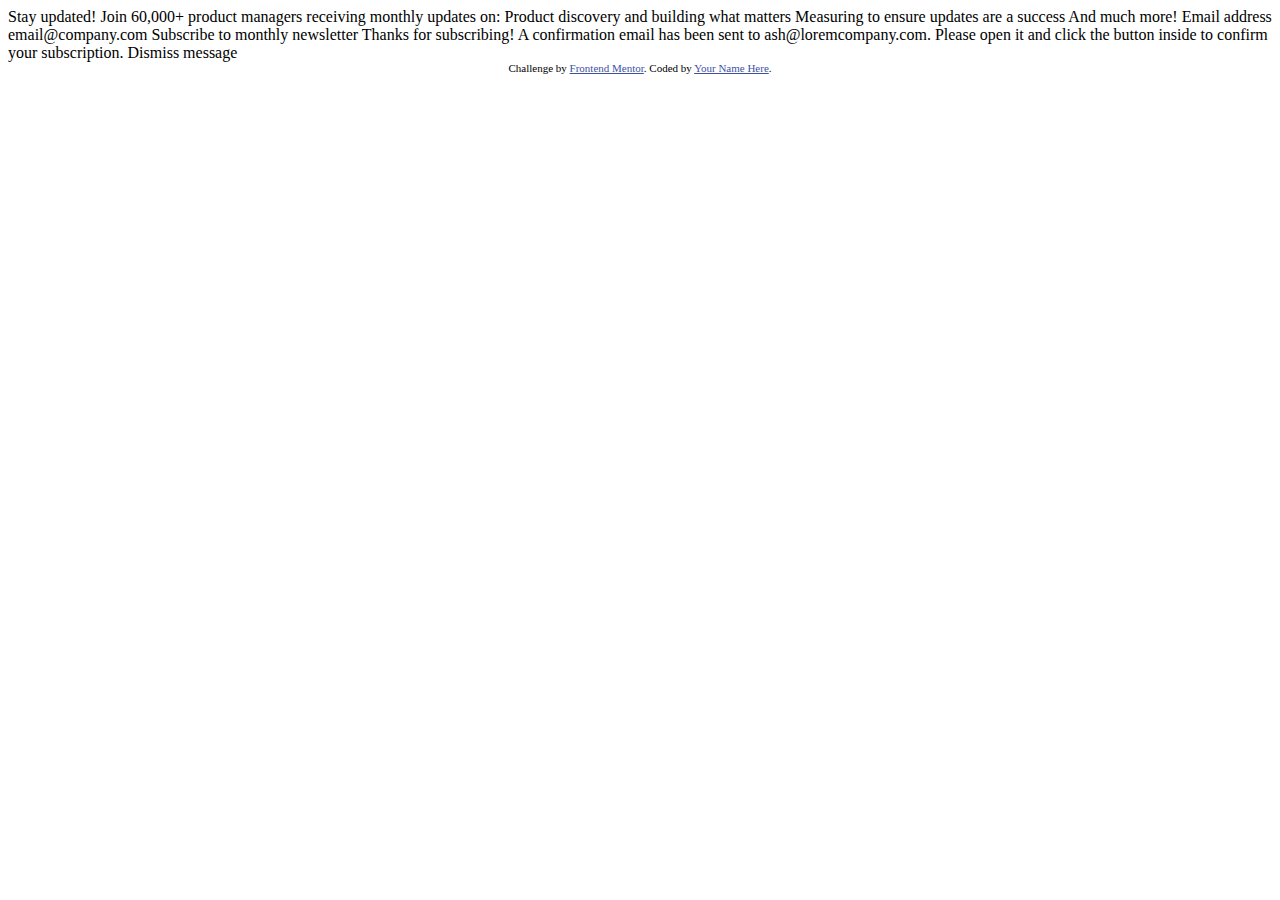
==== index.html @ 4dfa5b70 "Initial commit" ====
<!DOCTYPE html>
<html lang="en">
<head>
  <meta charset="UTF-8">
  <meta name="viewport" content="width=device-width, initial-scale=1.0"> <!-- displays site properly based on user's device -->

  <link rel="icon" type="image/png" sizes="32x32" href="./assets/images/favicon-32x32.png">
  
  <title>Frontend Mentor | Newsletter sign-up form with success message</title>

  <!-- Feel free to remove these styles or customise in your own stylesheet 👍 -->
  <style>
    .attribution { font-size: 11px; text-align: center; }
    .attribution a { color: hsl(228, 45%, 44%); }
  </style>
</head>
<body>

  <!-- Sign-up form start -->

  Stay updated!

  Join 60,000+ product managers receiving monthly updates on:

  Product discovery and building what matters
  Measuring to ensure updates are a success
  And much more!

  Email address
  email@company.com

  Subscribe to monthly newsletter

  <!-- Sign-up form end -->

  <!-- Success message start -->

  Thanks for subscribing!

  A confirmation email has been sent to ash@loremcompany.com. 
  Please open it and click the button inside to confirm your subscription.

  Dismiss message

  <!-- Success message end -->
  
  <div class="attribution">
    Challenge by <a href="https://www.frontendmentor.io?ref=challenge" target="_blank">Frontend Mentor</a>. 
    Coded by <a href="#">Your Name Here</a>.
  </div>
</body>
</html>
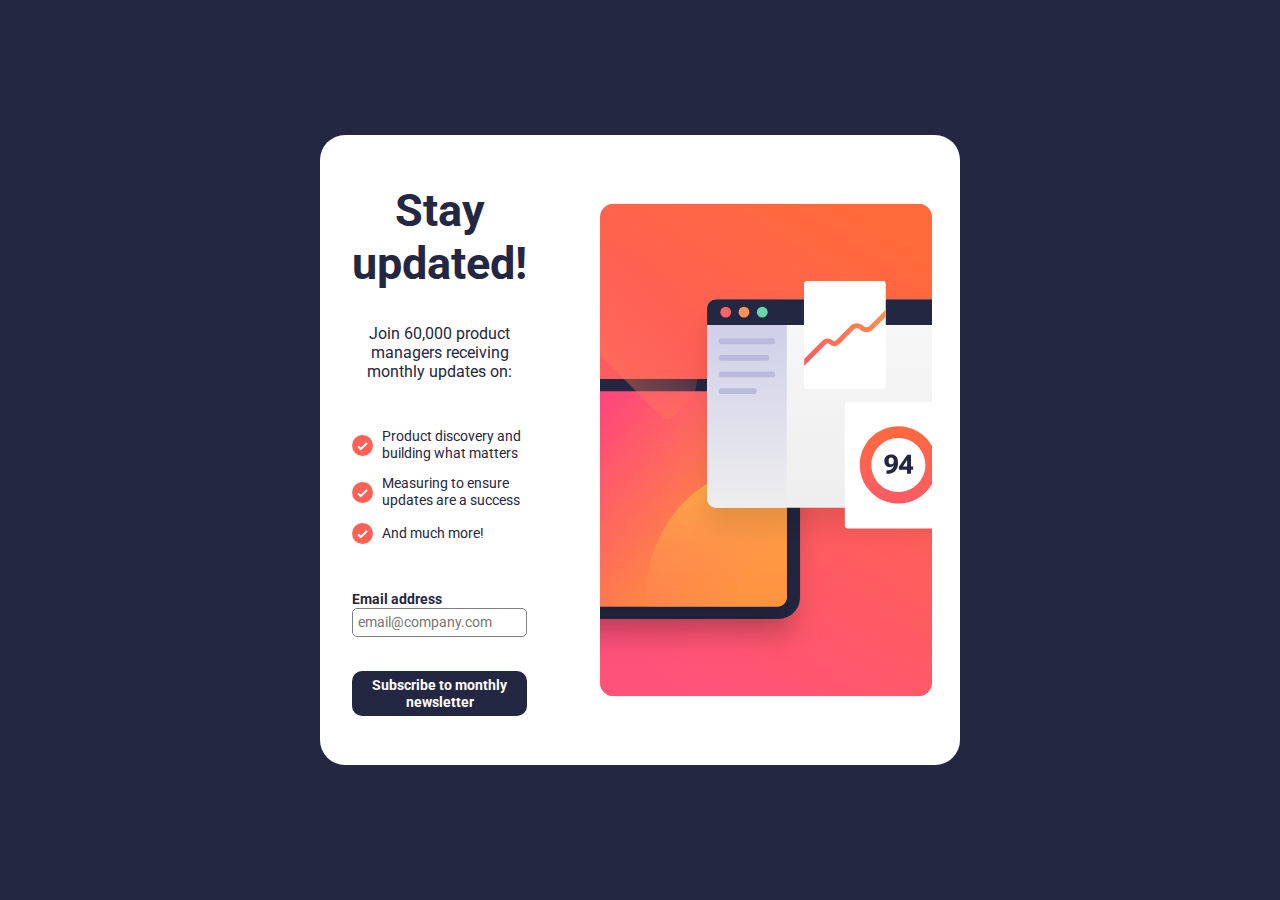
==== commit 07105698: "updated responsive design // Final" ====
--- a/index.html
+++ b/index.html
@@ -1,52 +1,60 @@
 <!DOCTYPE html>
 <html lang="en">
+
 <head>
   <meta charset="UTF-8">
-  <meta name="viewport" content="width=device-width, initial-scale=1.0"> <!-- displays site properly based on user's device -->
+  <meta name="viewport" content="width=device-width, initial-scale=1.0">
+  <link rel="preconnect" href="https://fonts.googleapis.com">
+  <link rel="preconnect" href="https://fonts.gstatic.com" crossorigin>
+  <link
+    href="https://fonts.googleapis.com/css2?family=Roboto:ital,wght@0,100;0,300;0,400;0,500;0,700;0,900;1,100;1,300;1,400;1,500;1,700;1,900&display=swap"
+    rel="stylesheet">
+  <link rel="stylesheet" href="styles.css">
+  <script src="main.js" defer></script>
+  <title>Frontend Mentor - Newsletter Sign-up form with success message</title>
+</head>
 
-  <link rel="icon" type="image/png" sizes="32x32" href="./assets/images/favicon-32x32.png">
-  
-  <title>Frontend Mentor | Newsletter sign-up form with success message</title>
-
-  <!-- Feel free to remove these styles or customise in your own stylesheet 👍 -->
-  <style>
-    .attribution { font-size: 11px; text-align: center; }
-    .attribution a { color: hsl(228, 45%, 44%); }
-  </style>
-</head>
 <body>
 
-  <!-- Sign-up form start -->
+  <section class="container">
+    <div class="left-container">
+      <h1 class="left-container-h1">Stay updated!</h1>
+      <p class="left-container-p">Join 60,000 product managers receiving monthly updates on:</p>
+      <div class="left-container-list-container">
+        <div class="left-container-list">
+          <img src="assets/images/icon-list.svg" alt="check icon">
+          <p class="left-container-list-p">Product discovery and building what matters</p>
+        </div>
+        <div class="left-container-list">
+          <img src="assets/images/icon-list.svg" alt="check icon">
+          <p class="left-container-list-p">Measuring to ensure updates are a success</p>
+        </div>
+        <div class="left-container-list">
+          <img src="assets/images/icon-list.svg" alt="check icon">
+          <p class="left-container-list-p">And much more!</p>
+        </div>
+      </div>
+      <form class="left-container-input" action="POST">Email address
+        <input class="left-container-input-form" type="email" id="emailInput" placeholder="email@company.com" required>
+      </form>
+      <button type="button" class="left-container-button">Subscribe to monthly newsletter</button>
+      <p class="error-message" style="color: red; display: none;"></p>
+    </div>
 
-  Stay updated!
+    <div class="right-container">
+      <img class="right-container-img" src="assets/images/illustration-sign-up-desktop.svg" alt="">
+      <img class="right-container-img-mobile" src="assets/images/illustration-sign-up-mobile.svg" alt="">
+    </div>
 
-  Join 60,000+ product managers receiving monthly updates on:
+  </section>
 
-  Product discovery and building what matters
-  Measuring to ensure updates are a success
-  And much more!
+</body>
 
-  Email address
-  email@company.com
+</html>
 
-  Subscribe to monthly newsletter
-
-  <!-- Sign-up form end -->
-
-  <!-- Success message start -->
-
-  Thanks for subscribing!
-
-  A confirmation email has been sent to ash@loremcompany.com. 
-  Please open it and click the button inside to confirm your subscription.
-
-  Dismiss message
-
-  <!-- Success message end -->
-  
+<!-- Success message end -->
+<!--   
   <div class="attribution">
     Challenge by <a href="https://www.frontendmentor.io?ref=challenge" target="_blank">Frontend Mentor</a>. 
     Coded by <a href="#">Your Name Here</a>.
-  </div>
-</body>
-</html>+  </div> -->--- a/styles.css
+++ b/styles.css
@@ -0,0 +1,204 @@
+* {
+    padding: 0;
+    margin: 0;
+    box-sizing: border-box;
+    font-family: 'Roboto', sans-serif;
+    font-size: 16px;
+    caret-color: transparent;
+    font-weight: 400;
+}
+
+body {
+    background-color: hsl(234, 29%, 20%);
+    display: flex;
+    align-items: center;
+    justify-content: center;
+    height: 100vh;
+    width: 100vw;
+}
+
+.container {
+    background-color: white;
+    display: flex;
+    align-items: center;
+    justify-content: center;
+    width: 50%;
+    height: 70%;
+    border-radius: 25px;
+    overflow: hidden;
+    gap: 5%;
+}
+
+.left-container {
+    display: flex;
+    height: 100%;
+    width: 100%;
+    flex-direction: column;
+    align-items: center;
+    justify-content: space-around;
+    flex: 1;
+    padding: 5%;
+}
+
+.left-container-h1 {
+    width: 100%;
+    text-align: center;
+    font-size: calc(2rem + 1vw);
+    font-weight: 700;
+    color: hsl(234, 29%, 20%);
+}
+
+.left-container-p {
+    width: 100%;
+    text-align: center;
+    font-size: calc(0.2rem + 1vw);
+    color: hsl(234, 29%, 20%);
+}
+
+.left-container-list-container {
+    width: 100%;
+    height: 25%;
+    display: flex;
+    flex-direction: column;
+    justify-content: space-evenly;
+    align-items: center;
+}
+
+.left-container-list {
+    width: 100%;
+    display: flex;
+    justify-content: center;
+    align-items: center;
+}
+
+.left-container-list-p {
+    width: 100%;
+    text-align: start;
+    padding-left: 5%;
+    color: hsl(234, 29%, 20%);
+    font-size: calc(0.1rem + 1vw);
+}
+
+.left-container-input {
+    width: 100%;
+    color: hsl(234, 29%, 20%);
+    font-weight: 700;
+    font-size: calc(0.1rem + 1vw);
+}
+
+.left-container-input-form {
+    width: 100%;
+    padding: 3%;
+    border: 1px grey solid;
+    border-radius: 5px;
+    font-size: calc(0.1rem + 1vw);
+}
+
+.left-container-button {
+    width: 100%;
+    padding: 3%;
+    background-color: hsl(234, 29%, 20%);
+    color: white;
+    font-weight: 700;
+    border: none;
+    border-radius: 10px;
+    font-size: calc(0.1rem + 1vw);
+    transition: transform 0.2s, box-shadow 0.2s;
+}
+
+.left-container-button:active {
+    transform: translateY(2px);
+    box-shadow: 0 2px 4px rgba(0, 0, 0, 0.3);
+}
+
+.left-container-button:hover {
+    cursor: pointer;
+}
+
+.right-container {
+    display: flex;
+    align-items: center;
+    justify-content: center;
+    height: 100%;
+}
+
+.right-container-img {
+    display: flex;
+    height: 100%;
+    width: 95%;
+    padding-right: 5%;
+}
+
+/***** Media Queries *****/
+
+@media (min-width: 751px) {
+    .right-container-img {
+        display: flex;
+    }
+
+    .right-container-img-mobile {
+        display: none;
+    }
+}
+
+@media (max-width: 750px) {
+    .container {
+        width: 100vw;
+        height: 100vh;
+        border-radius: 0;
+        flex-direction: column-reverse;
+        padding: 0;
+    }
+
+    .left-container {
+        width: 100%;
+        flex: 2;
+    }
+
+    .right-container {
+        width: 100%;
+        flex: 1;
+    }
+    
+    .right-container-img {
+        display: none;
+    }
+
+    .right-container-img-mobile {
+        display: flex;
+        width: 100%;
+        border-bottom-left-radius: 25px;
+        border-bottom-right-radius: 25px;
+        top: 0;
+        object-fit: cover;
+    }
+
+    .left-container-h1 {
+        text-align: start;
+        font-size: calc(3rem + 1vw);
+        padding: 0;
+    }
+
+    .left-container-p {
+        text-align: start;
+        font-size: calc(1rem + 1vw);
+        padding: 2%
+    }
+
+    .left-container-list-p {
+        font-size: calc(0.5rem + 1vw);
+        padding: 2%
+    }
+
+    .left-container-input {
+        font-size: calc(0.5rem + 1vw);
+    }
+
+    .left-container-input-form {
+        font-size: calc(0.5rem + 1vw);
+    }
+
+    .left-container-button {
+        font-size: calc(0.5rem + 1vw);
+    }
+}